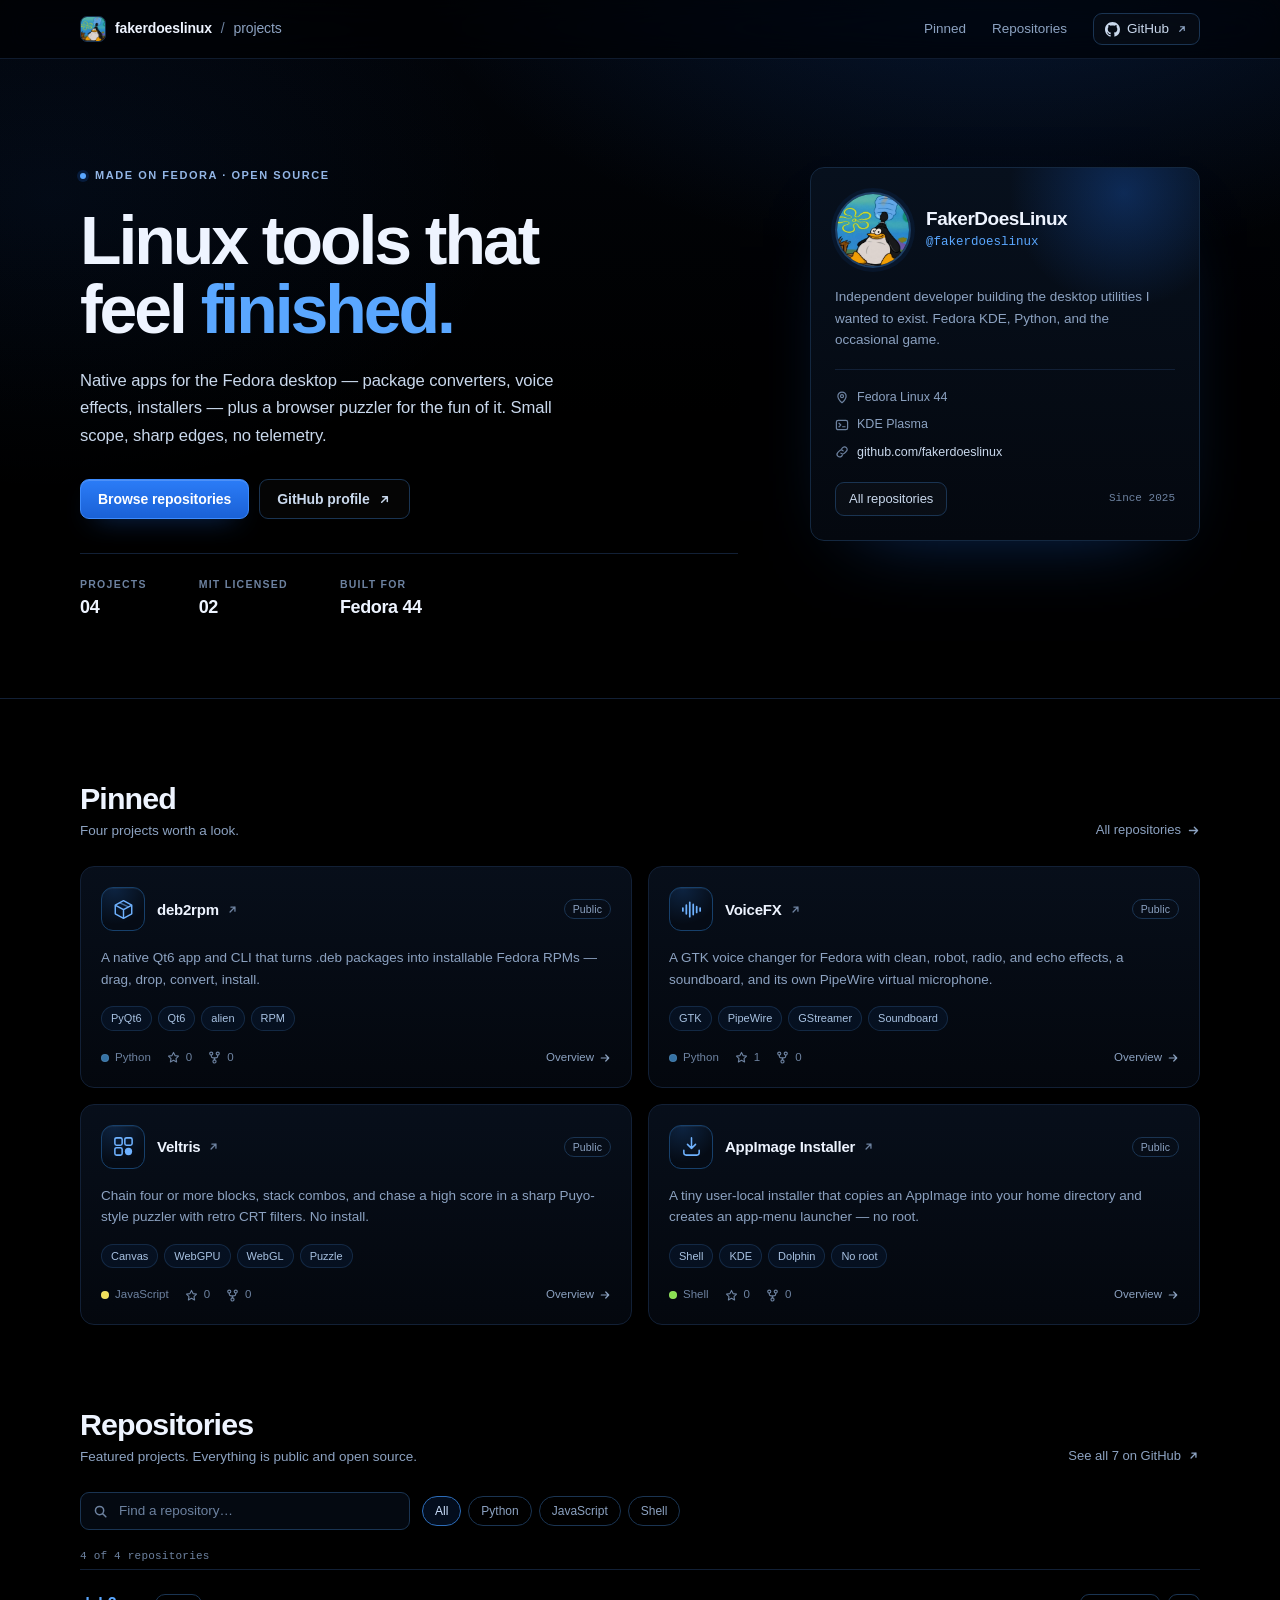
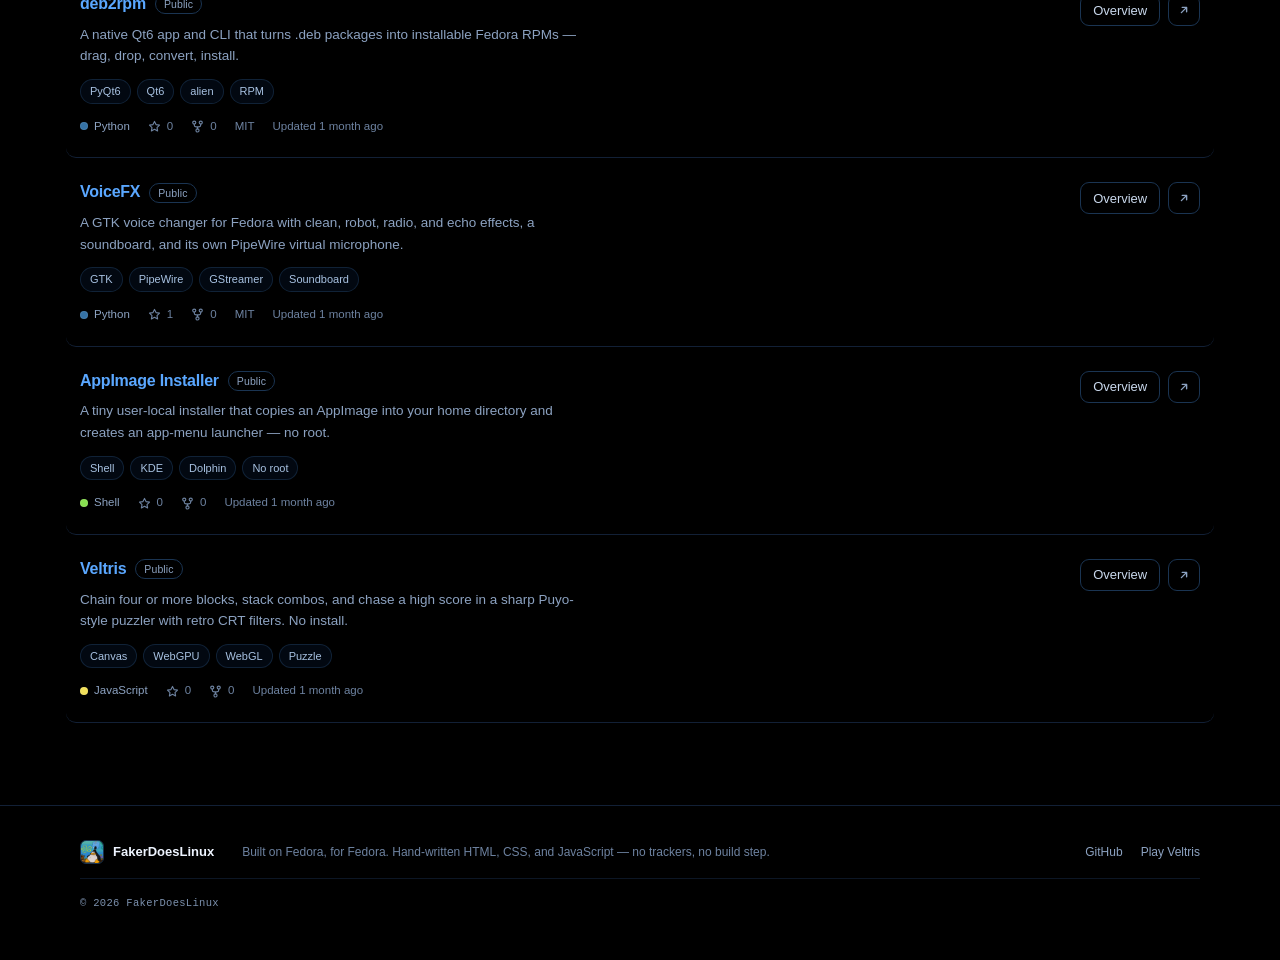
==== index.html @ af90d290 "Publish project site" ====
<!doctype html>
<html lang="en" class="no-js">
<head>
  <meta charset="utf-8">
  <meta name="viewport" content="width=device-width, initial-scale=1">
  <title>FakerDoesLinux — Linux tools, built natively</title>
  <meta name="description" content="Native apps for the Fedora desktop: a Debian-to-RPM converter, PipeWire voice effects, an AppImage installer, and a browser puzzler. Open source, no telemetry.">
  <meta name="theme-color" content="#000000">
  <meta name="color-scheme" content="dark">
  <meta property="og:type" content="website">
  <meta property="og:title" content="FakerDoesLinux — Linux tools, built natively">
  <meta property="og:description" content="Package converters, voice effects, installers, and a browser puzzler. Built on Fedora, for Fedora.">
  <meta property="og:image" content="assets/avatar.jpg">
  <link rel="icon" href="assets/favicon.svg" type="image/svg+xml">
  <link rel="stylesheet" href="assets/styles.css">
  <script>document.documentElement.classList.replace('no-js', 'js');</script>
</head>
<body>
  <a class="skip-link" href="#main">Skip to content</a>

  <!-- Icon sprite -->
  <svg xmlns="http://www.w3.org/2000/svg" class="sprite" aria-hidden="true" focusable="false">
    <symbol id="i-github" viewBox="0 0 16 16">
      <path fill="currentColor" d="M8 0C3.58 0 0 3.58 0 8c0 3.54 2.29 6.53 5.47 7.59.4.07.55-.17.55-.38 0-.19-.01-.82-.01-1.49-2.01.37-2.53-.49-2.69-.94-.09-.23-.48-.94-.82-1.13-.28-.15-.68-.52-.01-.53.63-.01 1.08.58 1.23.82.72 1.21 1.87.87 2.33.66.07-.52.28-.87.51-1.07-1.78-.2-3.64-.89-3.64-3.95 0-.87.31-1.59.82-2.15-.08-.2-.36-1.02.08-2.12 0 0 .67-.21 2.2.82.64-.18 1.32-.27 2-.27.68 0 1.36.09 2 .27 1.53-1.04 2.2-.82 2.2-.82.44 1.1.16 1.92.08 2.12.51.56.82 1.27.82 2.15 0 3.07-1.87 3.75-3.65 3.95.29.25.54.73.54 1.48 0 1.07-.01 1.93-.01 2.2 0 .21.15.46.55.38A8.012 8.012 0 0 0 16 8c0-4.42-3.58-8-8-8Z"/>
    </symbol>
    <symbol id="i-arrow-right" viewBox="0 0 16 16">
      <path d="M3 8h10M9 4l4 4-4 4" fill="none" stroke="currentColor" stroke-width="1.6" stroke-linecap="round" stroke-linejoin="round"/>
    </symbol>
    <symbol id="i-arrow-up-right" viewBox="0 0 16 16">
      <path d="M5 11 11 5M6 5h5v5" fill="none" stroke="currentColor" stroke-width="1.6" stroke-linecap="round" stroke-linejoin="round"/>
    </symbol>
    <symbol id="i-search" viewBox="0 0 16 16">
      <circle cx="7" cy="7" r="4.4" fill="none" stroke="currentColor" stroke-width="1.6"/>
      <path d="m10.4 10.4 3.3 3.3" fill="none" stroke="currentColor" stroke-width="1.6" stroke-linecap="round"/>
    </symbol>
    <symbol id="i-star" viewBox="0 0 16 16">
      <path d="m8 1.8 1.9 3.85 4.25.62-3.07 3 .72 4.23L8 11.5l-3.8 2 .72-4.23-3.07-3 4.25-.62L8 1.8Z" fill="none" stroke="currentColor" stroke-width="1.4" stroke-linejoin="round"/>
    </symbol>
    <symbol id="i-fork" viewBox="0 0 16 16">
      <circle cx="4" cy="3.2" r="1.9" fill="none" stroke="currentColor" stroke-width="1.4"/>
      <circle cx="12" cy="3.2" r="1.9" fill="none" stroke="currentColor" stroke-width="1.4"/>
      <circle cx="8" cy="12.8" r="1.9" fill="none" stroke="currentColor" stroke-width="1.4"/>
      <path d="M4 5.1v1.2c0 1.2 1 2.2 2.2 2.2h3.6c1.2 0 2.2-1 2.2-2.2V5.1M8 8.5v2.4" fill="none" stroke="currentColor" stroke-width="1.4" stroke-linecap="round"/>
    </symbol>
    <symbol id="i-copy" viewBox="0 0 16 16">
      <rect x="5.2" y="5.2" width="8.3" height="8.3" rx="1.8" fill="none" stroke="currentColor" stroke-width="1.4"/>
      <path d="M10.4 3.2v-.4c0-.66-.54-1.2-1.2-1.2H3.7c-.66 0-1.2.54-1.2 1.2v5.5c0 .66.54 1.2 1.2 1.2h.4" fill="none" stroke="currentColor" stroke-width="1.4" stroke-linecap="round"/>
    </symbol>
    <symbol id="i-check" viewBox="0 0 16 16">
      <path d="m3.2 8.4 3.1 3.1 6.5-6.9" fill="none" stroke="currentColor" stroke-width="1.8" stroke-linecap="round" stroke-linejoin="round"/>
    </symbol>
    <symbol id="i-close" viewBox="0 0 16 16">
      <path d="m4 4 8 8M12 4l-8 8" fill="none" stroke="currentColor" stroke-width="1.6" stroke-linecap="round"/>
    </symbol>
    <symbol id="i-clock" viewBox="0 0 16 16">
      <circle cx="8" cy="8" r="6.2" fill="none" stroke="currentColor" stroke-width="1.4"/>
      <path d="M8 4.6V8l2.3 1.4" fill="none" stroke="currentColor" stroke-width="1.4" stroke-linecap="round"/>
    </symbol>
    <symbol id="i-pin" viewBox="0 0 16 16">
      <path d="M8 14.5s4.7-4.2 4.7-7.5A4.7 4.7 0 0 0 8 2.3 4.7 4.7 0 0 0 3.3 7c0 3.3 4.7 7.5 4.7 7.5Z" fill="none" stroke="currentColor" stroke-width="1.4" stroke-linejoin="round"/>
      <circle cx="8" cy="7" r="1.7" fill="none" stroke="currentColor" stroke-width="1.4"/>
    </symbol>
    <symbol id="i-terminal" viewBox="0 0 16 16">
      <rect x="1.6" y="2.6" width="12.8" height="10.8" rx="2" fill="none" stroke="currentColor" stroke-width="1.4"/>
      <path d="m4.6 6 2 2-2 2M8.7 10h2.8" fill="none" stroke="currentColor" stroke-width="1.4" stroke-linecap="round" stroke-linejoin="round"/>
    </symbol>
    <symbol id="i-link" viewBox="0 0 16 16">
      <path d="M6.7 9.3a3 3 0 0 0 4.2 0l1.8-1.8a3 3 0 1 0-4.2-4.2l-.8.8M9.3 6.7a3 3 0 0 0-4.2 0L3.3 8.5a3 3 0 1 0 4.2 4.3l.8-.8" fill="none" stroke="currentColor" stroke-width="1.4" stroke-linecap="round"/>
    </symbol>

    <!-- Project marks -->
    <symbol id="icon-deb2rpm" viewBox="0 0 24 24">
      <path d="M12 2.8 20.6 7.5v9L12 21.2 3.4 16.5v-9L12 2.8Z" fill="none" stroke="currentColor" stroke-width="1.5" stroke-linejoin="round"/>
      <path d="m3.7 7.6 8.3 4.6 8.3-4.6M12 12.2v8.7" fill="none" stroke="currentColor" stroke-width="1.5" stroke-linejoin="round"/>
      <path d="M8.2 5.1 16.6 9" fill="none" stroke="currentColor" stroke-width="1.5" stroke-linecap="round" opacity=".55"/>
    </symbol>
    <symbol id="icon-voicefx" viewBox="0 0 24 24">
      <path d="M3 10.5v3M6.6 7.5v9M10.2 4.5v15M13.8 6.7v10.6M17.4 9v6M21 10.5v3" fill="none" stroke="currentColor" stroke-width="1.8" stroke-linecap="round"/>
    </symbol>
    <symbol id="icon-veltris" viewBox="0 0 24 24">
      <rect x="3" y="3" width="7.6" height="7.6" rx="1.8" fill="none" stroke="currentColor" stroke-width="1.6"/>
      <rect x="13.4" y="3" width="7.6" height="7.6" rx="1.8" fill="none" stroke="currentColor" stroke-width="1.6"/>
      <rect x="3" y="13.4" width="7.6" height="7.6" rx="1.8" fill="none" stroke="currentColor" stroke-width="1.6"/>
      <rect x="13.4" y="13.4" width="7.6" height="7.6" rx="3.8" fill="currentColor"/>
    </symbol>
    <symbol id="icon-appimage" viewBox="0 0 24 24">
      <path d="M12 3v11m0 0 4.2-4.2M12 14 7.8 9.8" fill="none" stroke="currentColor" stroke-width="1.6" stroke-linecap="round" stroke-linejoin="round"/>
      <path d="M4 16v2.6A2.4 2.4 0 0 0 6.4 21h11.2a2.4 2.4 0 0 0 2.4-2.4V16" fill="none" stroke="currentColor" stroke-width="1.6" stroke-linecap="round"/>
    </symbol>
  </svg>

  <header class="site-header">
    <div class="wrap header-inner">
      <a class="brand" href="#top">
        <img class="brand-avatar" src="assets/avatar.jpg" alt="" width="26" height="26">
        <span class="brand-name">fakerdoeslinux</span>
        <span class="brand-sep" aria-hidden="true">/</span>
        <span class="brand-sub">projects</span>
      </a>
      <nav class="nav" aria-label="Primary">
        <a href="#pinned">Pinned</a>
        <a href="#repositories">Repositories</a>
        <a class="nav-github" href="https://github.com/fakerdoeslinux" target="_blank" rel="noopener">
          <svg class="icon" aria-hidden="true"><use href="#i-github"/></svg>
          GitHub
          <svg class="icon icon-ext" aria-hidden="true"><use href="#i-arrow-up-right"/></svg>
        </a>
      </nav>
    </div>
  </header>

  <main id="main">
    <section class="hero" id="top">
      <div class="wrap hero-grid">
        <div class="hero-copy">
          <p class="eyebrow"><span class="pulse" aria-hidden="true"></span>Made on Fedora · open source</p>
          <h1>Linux tools that feel <span class="accent">finished.</span></h1>
          <p class="lede">Native apps for the Fedora desktop — package converters, voice effects, installers — plus a browser puzzler for the fun of it. Small scope, sharp edges, no telemetry.</p>
          <div class="hero-actions">
            <a class="btn btn-primary" href="#repositories">Browse repositories</a>
            <a class="btn btn-ghost" href="https://github.com/fakerdoeslinux" target="_blank" rel="noopener">
              GitHub profile
              <svg class="icon" aria-hidden="true"><use href="#i-arrow-up-right"/></svg>
            </a>
          </div>
          <dl class="hero-stats">
            <div><dt>Projects</dt><dd data-stat="projects">04</dd></div>
            <div><dt>MIT licensed</dt><dd data-stat="mit">02</dd></div>
            <div><dt>Built for</dt><dd>Fedora 44</dd></div>
          </dl>
        </div>

        <aside class="profile-card reveal" aria-label="Profile">
          <div class="profile-top">
            <img class="avatar" src="assets/avatar.jpg" alt="FakerDoesLinux" width="88" height="88">
            <div class="profile-id">
              <h2 class="profile-name">FakerDoesLinux</h2>
              <p class="profile-handle">@fakerdoeslinux</p>
            </div>
          </div>
          <p class="profile-bio">Independent developer building the desktop utilities I wanted to exist. Fedora KDE, Python, and the occasional game.</p>
          <ul class="profile-meta">
            <li><svg class="icon" aria-hidden="true"><use href="#i-pin"/></svg>Fedora Linux 44</li>
            <li><svg class="icon" aria-hidden="true"><use href="#i-terminal"/></svg>KDE Plasma</li>
            <li><a href="https://github.com/fakerdoeslinux" target="_blank" rel="noopener"><svg class="icon" aria-hidden="true"><use href="#i-link"/></svg>github.com/fakerdoeslinux</a></li>
          </ul>
          <div class="profile-foot">
            <a class="btn btn-small" href="https://github.com/fakerdoeslinux?tab=repositories" target="_blank" rel="noopener">All repositories</a>
            <span class="profile-since">Since 2025</span>
          </div>
        </aside>
      </div>
    </section>

    <section class="section" id="pinned">
      <div class="wrap">
        <header class="section-head">
          <div>
            <h2>Pinned</h2>
            <p>Four projects worth a look.</p>
          </div>
          <a class="link-arrow" href="#repositories">All repositories
            <svg class="icon" aria-hidden="true"><use href="#i-arrow-right"/></svg>
          </a>
        </header>
        <div class="pin-grid" id="pin-grid"></div>
        <noscript>
          <p class="noscript">The interactive project list needs JavaScript. You can still browse every project on <a href="https://github.com/fakerdoeslinux?tab=repositories">GitHub</a>.</p>
        </noscript>
      </div>
    </section>

    <section class="section section-repos" id="repositories">
      <div class="wrap">
        <header class="section-head">
          <div>
            <h2>Repositories</h2>
            <p>Featured projects. Everything is public and open source.</p>
          </div>
          <a class="link-arrow" href="https://github.com/fakerdoeslinux?tab=repositories" target="_blank" rel="noopener">See all 7 on GitHub
            <svg class="icon" aria-hidden="true"><use href="#i-arrow-up-right"/></svg>
          </a>
        </header>

        <div class="repo-toolbar">
          <label class="search">
            <svg class="icon" aria-hidden="true"><use href="#i-search"/></svg>
            <input id="repo-search" type="search" placeholder="Find a repository…" aria-label="Find a repository" autocomplete="off" spellcheck="false">
          </label>
          <div class="chips" id="lang-filters" role="group" aria-label="Filter by language"></div>
        </div>

        <p class="result-line" aria-live="polite"><span id="repo-count">4</span> of 4 repositories</p>
        <ul class="repo-list" id="repo-list"></ul>
        <div class="empty" id="empty-state" hidden>
          <p>No repositories match that search.</p>
          <button class="btn btn-quiet" type="button" id="clear-filters">Clear filters</button>
        </div>
      </div>
    </section>
  </main>

  <footer class="site-footer">
    <div class="wrap footer-inner">
      <div class="footer-brand">
        <img src="assets/avatar.jpg" alt="" width="24" height="24">
        <span>FakerDoesLinux</span>
      </div>
      <p class="footer-note">Built on Fedora, for Fedora. Hand-written HTML, CSS, and JavaScript — no trackers, no build step.</p>
      <nav class="footer-links" aria-label="Elsewhere">
        <a href="https://github.com/fakerdoeslinux" target="_blank" rel="noopener">GitHub</a>
        <a href="https://fakerhog15.github.io/veltris/" target="_blank" rel="noopener">Play Veltris</a>
      </nav>
      <p class="footer-copy">© <span id="year">2026</span> FakerDoesLinux</p>
    </div>
  </footer>

  <dialog class="repo-dialog" id="repo-dialog" aria-labelledby="dlg-title">
    <div class="dialog-inner" id="dialog-content"></div>
  </dialog>

  <script src="assets/data.js" defer></script>
  <script src="assets/app.js" defer></script>
</body>
</html>
---- assets/styles.css ----
/* ==========================================================================
   BlackOnBlue — FakerDoesLinux project site
   Black base, navy surfaces, one electric-blue accent.
   ========================================================================== */

:root {
  color-scheme: dark;

  --black: #000000;
  --bg: #02050b;
  --panel: #050a13;
  --panel-2: #070f1c;

  --line: #122036;
  --line-2: #1a3452;
  --line-3: #244d7b;

  --ink: #eef4ff;
  --ink-2: #c9d8ec;
  --muted: #8ca2c1;
  --faint: #6d82a0;

  --blue: #1f6feb;
  --blue-hi: #5aa7ff;
  --blue-pale: #cfe3ff;
  --blue-soft: rgba(31, 111, 235, 0.12);
  --blue-line: rgba(90, 167, 255, 0.24);

  --radius: 14px;
  --radius-sm: 9px;
  --ease: cubic-bezier(0.22, 0.68, 0.24, 1);

  --font: ui-sans-serif, -apple-system, BlinkMacSystemFont, "SF Pro Text",
    "Segoe UI Variable Text", "Segoe UI", Roboto, "Helvetica Neue", Arial,
    "Noto Sans", sans-serif;
  --mono: ui-monospace, "SF Mono", "JetBrains Mono", "Cascadia Code", Menlo,
    Consolas, "Liberation Mono", monospace;
}

*,
*::before,
*::after {
  box-sizing: border-box;
}

* {
  margin: 0;
}

html {
  scroll-behavior: smooth;
  scrollbar-color: var(--line-2) transparent;
}

section[id] {
  scroll-margin-top: 76px;
}

body {
  min-height: 100svh;
  background: var(--black);
  color: var(--ink);
  font-family: var(--font);
  font-size: 16px;
  line-height: 1.55;
  -webkit-font-smoothing: antialiased;
  text-rendering: optimizeLegibility;
  overflow-x: hidden;
}

body::before {
  content: "";
  position: fixed;
  inset: 0;
  z-index: -1;
  background:
    radial-gradient(920px 540px at 78% -10%, rgba(31, 111, 235, 0.2), transparent 66%),
    radial-gradient(660px 420px at 4% 22%, rgba(31, 111, 235, 0.07), transparent 70%),
    linear-gradient(180deg, #02050b 0%, #000 46%, #000 100%);
}

body.dialog-open {
  overflow: hidden;
}

::selection {
  background: var(--blue);
  color: #fff;
}

img {
  display: block;
  max-width: 100%;
  height: auto;
}

a {
  color: inherit;
  text-decoration: none;
}

button,
input {
  font: inherit;
  color: inherit;
}

button {
  cursor: pointer;
}

ul,
ol,
dl {
  list-style: none;
  padding: 0;
}

:focus-visible {
  outline: 2px solid var(--blue-hi);
  outline-offset: 3px;
  border-radius: 4px;
}

[hidden] {
  display: none !important;
}

.sprite {
  position: absolute;
  width: 0;
  height: 0;
  overflow: hidden;
}

.wrap {
  width: min(1120px, calc(100% - 48px));
  margin-inline: auto;
}

.icon {
  display: block;
  width: 16px;
  height: 16px;
  flex: none;
}

.skip-link {
  position: fixed;
  top: 10px;
  left: 10px;
  z-index: 100;
  padding: 8px 14px;
  border-radius: var(--radius-sm);
  background: var(--blue);
  color: #fff;
  font-size: 13px;
  font-weight: 600;
  transform: translateY(-160%);
  transition: transform 0.2s var(--ease);
}

.skip-link:focus-visible {
  transform: none;
}

/* ---------- Header ------------------------------------------------------ */

.site-header {
  position: sticky;
  top: 0;
  z-index: 40;
  border-bottom: 1px solid rgba(18, 32, 54, 0.85);
  background: rgba(0, 0, 0, 0.66);
  -webkit-backdrop-filter: blur(16px) saturate(150%);
  backdrop-filter: blur(16px) saturate(150%);
}

.header-inner {
  display: flex;
  align-items: center;
  justify-content: space-between;
  gap: 24px;
  height: 58px;
}

.brand {
  display: inline-flex;
  align-items: center;
  gap: 9px;
  min-width: 0;
  font-size: 14px;
  letter-spacing: -0.01em;
  color: var(--ink);
}

.brand-avatar {
  width: 26px;
  height: 26px;
  border-radius: 7px;
  border: 1px solid var(--line-2);
  object-fit: cover;
  flex: none;
}

.brand-name {
  font-weight: 600;
}

.brand-sep {
  color: var(--faint);
}

.brand-sub {
  color: var(--muted);
}

.nav {
  display: flex;
  align-items: center;
  gap: 26px;
  font-size: 13.5px;
}

.nav > a {
  color: var(--muted);
  transition: color 0.18s var(--ease);
}

.nav > a:hover {
  color: var(--ink);
}

.nav-github {
  display: inline-flex;
  align-items: center;
  gap: 7px;
  height: 32px;
  padding: 0 11px;
  border: 1px solid var(--line-2);
  border-radius: var(--radius-sm);
  background: rgba(255, 255, 255, 0.02);
  color: var(--ink-2) !important;
  font-weight: 500;
  transition: border-color 0.18s var(--ease), background 0.18s var(--ease),
    color 0.18s var(--ease);
}

.nav-github:hover {
  border-color: var(--blue-line);
  background: var(--blue-soft);
  color: #fff !important;
}

.nav-github .icon {
  width: 15px;
  height: 15px;
}

.nav-github .icon-ext {
  width: 12px;
  height: 12px;
  color: var(--muted);
}

/* ---------- Hero -------------------------------------------------------- */

.hero {
  padding: clamp(58px, 9vw, 108px) 0 clamp(44px, 6vw, 76px);
  border-bottom: 1px solid var(--line);
}

.hero-grid {
  display: grid;
  grid-template-columns: minmax(0, 1.35fr) minmax(300px, 0.8fr);
  align-items: start;
  gap: clamp(36px, 6vw, 72px);
}

.eyebrow {
  display: flex;
  align-items: center;
  gap: 9px;
  margin-bottom: 22px;
  color: #93b6e6;
  font-size: 11px;
  font-weight: 600;
  letter-spacing: 0.14em;
  text-transform: uppercase;
}

.pulse {
  width: 6px;
  height: 6px;
  border-radius: 50%;
  background: var(--blue-hi);
  box-shadow: 0 0 0 3px rgba(31, 111, 235, 0.18);
}

h1 {
  max-width: 15ch;
  font-size: clamp(2.55rem, 5.6vw, 4.25rem);
  font-weight: 600;
  line-height: 1.02;
  letter-spacing: -0.045em;
  text-wrap: balance;
}

h1 .accent {
  color: var(--blue-hi);
}

.lede {
  max-width: 55ch;
  margin-top: 22px;
  color: var(--ink-2);
  font-size: clamp(1rem, 1.3vw, 1.075rem);
  line-height: 1.65;
  letter-spacing: -0.005em;
}

.hero-actions {
  display: flex;
  flex-wrap: wrap;
  gap: 10px;
  margin-top: 30px;
}

.hero-stats {
  display: flex;
  flex-wrap: wrap;
  gap: clamp(26px, 5vw, 52px);
  margin-top: 34px;
  padding-top: 22px;
  border-top: 1px solid var(--line);
}

.hero-stats dt {
  margin-bottom: 2px;
  color: var(--faint);
  font-size: 10.5px;
  font-weight: 600;
  letter-spacing: 0.12em;
  text-transform: uppercase;
}

.hero-stats dd {
  color: var(--ink);
  font-size: 18px;
  font-weight: 600;
  letter-spacing: -0.02em;
}

/* ---------- Buttons ----------------------------------------------------- */

.btn {
  display: inline-flex;
  align-items: center;
  justify-content: center;
  gap: 7px;
  height: 40px;
  padding: 0 17px;
  border: 1px solid transparent;
  border-radius: var(--radius-sm);
  font-size: 14px;
  font-weight: 600;
  letter-spacing: -0.005em;
  line-height: 1;
  white-space: nowrap;
  cursor: pointer;
  transition: transform 0.16s var(--ease), background 0.18s var(--ease),
    border-color 0.18s var(--ease), color 0.18s var(--ease),
    box-shadow 0.18s var(--ease);
}

.btn:active {
  transform: translateY(1px);
}

.btn .icon {
  width: 15px;
  height: 15px;
}

.btn-primary {
  border-color: #3d8bfd;
  background: linear-gradient(180deg, #2b7cf7, #1a61d6);
  color: #fff;
  box-shadow: inset 0 1px 0 rgba(255, 255, 255, 0.16),
    0 10px 28px -16px rgba(31, 111, 235, 0.95);
}

.btn-primary:hover {
  background: linear-gradient(180deg, #3888ff, #1f6feb);
  box-shadow: inset 0 1px 0 rgba(255, 255, 255, 0.2),
    0 14px 34px -16px rgba(31, 111, 235, 1);
}

.btn-ghost {
  border-color: var(--line-2);
  background: rgba(255, 255, 255, 0.02);
  color: var(--ink-2);
}

.btn-ghost:hover {
  border-color: var(--blue-line);
  background: var(--blue-soft);
  color: #fff;
}

.btn-quiet {
  height: 32px;
  padding: 0 12px;
  border-color: var(--line-2);
  background: transparent;
  color: var(--ink-2);
  font-size: 13px;
  font-weight: 500;
}

.btn-quiet:hover {
  border-color: var(--blue-line);
  background: var(--blue-soft);
  color: #fff;
}

.btn-small {
  height: 34px;
  padding: 0 13px;
  border-color: var(--line-2);
  background: rgba(255, 255, 255, 0.02);
  color: var(--ink-2);
  font-size: 13px;
  font-weight: 500;
}

.btn-small:hover {
  border-color: var(--blue-line);
  background: var(--blue-soft);
  color: #fff;
}

/* ---------- Profile card ------------------------------------------------ */

.profile-card {
  position: relative;
  padding: 24px;
  border: 1px solid #142840;
  border-radius: var(--radius);
  background: linear-gradient(180deg, #07101d 0%, #04080f 100%);
  box-shadow: 0 30px 80px -50px rgba(31, 111, 235, 0.55);
  overflow: hidden;
}

.profile-card::before {
  content: "";
  position: absolute;
  top: -90px;
  right: -40px;
  width: 230px;
  height: 230px;
  border-radius: 50%;
  background: radial-gradient(closest-side, rgba(31, 111, 235, 0.28), transparent);
  pointer-events: none;
}

.profile-top {
  position: relative;
  display: flex;
  align-items: center;
  gap: 15px;
}

.avatar {
  width: 76px;
  height: 76px;
  border-radius: 50%;
  border: 2px solid #1d3f66;
  object-fit: cover;
  box-shadow: 0 0 0 4px rgba(31, 111, 235, 0.08);
}

.profile-name {
  font-size: 19px;
  font-weight: 600;
  letter-spacing: -0.025em;
  line-height: 1.2;
}

.profile-handle {
  margin-top: 2px;
  color: var(--blue-hi);
  font-family: var(--mono);
  font-size: 12.5px;
}

.profile-bio {
  position: relative;
  margin-top: 18px;
  color: var(--muted);
  font-size: 13.5px;
  line-height: 1.6;
}

.profile-meta {
  position: relative;
  display: grid;
  gap: 8px;
  margin-top: 18px;
  padding-top: 18px;
  border-top: 1px solid var(--line);
  color: var(--muted);
  font-size: 12.5px;
}

.profile-meta li,
.profile-meta a {
  display: flex;
  align-items: center;
  gap: 8px;
}

.profile-meta .icon {
  width: 14px;
  height: 14px;
  color: var(--faint);
}

.profile-meta a {
  color: var(--ink-2);
  transition: color 0.18s var(--ease);
}

.profile-meta a:hover {
  color: var(--blue-hi);
}

.profile-foot {
  position: relative;
  display: flex;
  align-items: center;
  justify-content: space-between;
  gap: 12px;
  margin-top: 20px;
}

.profile-since {
  color: var(--faint);
  font-family: var(--mono);
  font-size: 11px;
}

/* ---------- Sections ---------------------------------------------------- */

.section {
  padding: clamp(44px, 6.5vw, 82px) 0;
}

.section-repos {
  padding-top: 0;
}

.section-head {
  display: flex;
  align-items: flex-end;
  justify-content: space-between;
  gap: 20px;
  margin-bottom: 24px;
}

.section-head h2 {
  font-size: clamp(1.5rem, 2.6vw, 1.9rem);
  font-weight: 600;
  letter-spacing: -0.03em;
  line-height: 1.15;
}

.section-head p {
  margin-top: 5px;
  color: var(--muted);
  font-size: 13.5px;
}

.link-arrow {
  display: inline-flex;
  align-items: center;
  gap: 6px;
  padding-bottom: 2px;
  color: var(--muted);
  font-size: 13px;
  white-space: nowrap;
  transition: color 0.18s var(--ease), gap 0.18s var(--ease);
}

.link-arrow .icon {
  width: 13px;
  height: 13px;
}

.link-arrow:hover {
  gap: 9px;
  color: var(--blue-hi);
}

.noscript {
  padding: 18px;
  border: 1px solid var(--line-2);
  border-radius: var(--radius-sm);
  color: var(--muted);
  font-size: 13.5px;
}

.noscript a {
  color: var(--blue-hi);
}

/* ---------- Pinned cards ------------------------------------------------ */

.repo-mark {
  display: grid;
  place-items: center;
  flex: none;
  width: 44px;
  height: 44px;
  border: 1px solid #17406b;
  border-radius: 12px;
  background: radial-gradient(120% 120% at 30% 0%, #0d2442 0%, #050b15 72%);
  color: #6fb2ff;
  box-shadow: inset 0 1px 0 rgba(255, 255, 255, 0.05);
}

.repo-mark svg {
  width: 23px;
  height: 23px;
}

.repo-mark.lg {
  width: 52px;
  height: 52px;
  border-radius: 14px;
}

.repo-mark.lg svg {
  width: 27px;
  height: 27px;
}

.pin-grid {
  display: grid;
  grid-template-columns: repeat(2, minmax(0, 1fr));
  gap: 16px;
}

.pin-card {
  display: flex;
  flex-direction: column;
  min-height: 206px;
  padding: 20px;
  border: 1px solid var(--line);
  border-radius: var(--radius);
  background: linear-gradient(180deg, rgba(8, 16, 29, 0.9), rgba(4, 8, 15, 0.92));
  cursor: pointer;
  transition: transform 0.22s var(--ease), border-color 0.22s var(--ease),
    box-shadow 0.22s var(--ease), background 0.22s var(--ease);
}

.pin-card:hover {
  transform: translateY(-2px);
  border-color: #1f4671;
  background: linear-gradient(180deg, rgba(10, 22, 40, 0.95), rgba(4, 9, 17, 0.95));
  box-shadow: 0 22px 50px -34px rgba(31, 111, 235, 0.85);
}

.pin-head {
  display: flex;
  align-items: center;
  gap: 12px;
}

.pin-head .badge {
  margin-left: auto;
}

.pin-title {
  display: flex;
  align-items: center;
  gap: 7px;
  min-width: 0;
  font-size: 15px;
  font-weight: 600;
  letter-spacing: -0.015em;
}

.pin-title .icon {
  width: 13px;
  height: 13px;
  color: var(--faint);
  transition: color 0.18s var(--ease), transform 0.18s var(--ease);
}

.pin-title:hover {
  color: var(--blue-hi);
}

.pin-title:hover .icon {
  color: var(--blue-hi);
  transform: translate(1px, -1px);
}

.badge {
  display: inline-flex;
  align-items: center;
  height: 20px;
  padding: 0 8px;
  border: 1px solid var(--line-2);
  border-radius: 999px;
  color: var(--muted);
  font-size: 10.5px;
  font-weight: 500;
  letter-spacing: 0.01em;
  white-space: nowrap;
}

.pin-desc {
  margin-top: 16px;
  color: var(--muted);
  font-size: 13.5px;
  line-height: 1.6;
}

.tags {
  display: flex;
  flex-wrap: wrap;
  gap: 6px;
  margin-top: 16px;
}

.tags li {
  padding: 3px 9px;
  border: 1px solid rgba(90, 167, 255, 0.16);
  border-radius: 999px;
  background: rgba(31, 111, 235, 0.07);
  color: #a8c2e2;
  font-size: 11px;
  line-height: 1.5;
}

.pin-foot {
  display: flex;
  align-items: center;
  gap: 16px;
  margin-top: auto;
  padding-top: 18px;
  color: var(--faint);
  font-size: 11.5px;
}

.lang,
.stat {
  display: inline-flex;
  align-items: center;
  gap: 6px;
  white-space: nowrap;
}

.lang i {
  width: 8px;
  height: 8px;
  border-radius: 50%;
  background: var(--dot, var(--muted));
  box-shadow: 0 0 0 1px rgba(255, 255, 255, 0.08) inset;
}

.stat .icon {
  width: 13px;
  height: 13px;
}

.pin-open {
  display: inline-flex;
  align-items: center;
  gap: 5px;
  margin-left: auto;
  padding: 0;
  border: 0;
  background: none;
  color: var(--muted);
  font-size: 11.5px;
  font-weight: 500;
  transition: color 0.18s var(--ease);
}

.pin-open .icon {
  width: 12px;
  height: 12px;
}

.pin-open:hover {
  color: var(--blue-hi);
}

/* ---------- Repository toolbar ----------------------------------------- */

.repo-toolbar {
  display: flex;
  align-items: center;
  gap: 12px;
  margin-bottom: 18px;
}

.search {
  display: flex;
  align-items: center;
  gap: 9px;
  width: min(330px, 100%);
  height: 38px;
  padding: 0 12px;
  border: 1px solid var(--line-2);
  border-radius: var(--radius-sm);
  background: #040911;
  transition: border-color 0.18s var(--ease), box-shadow 0.18s var(--ease);
}

.search:focus-within {
  border-color: #2c6cb8;
  box-shadow: 0 0 0 3px rgba(31, 111, 235, 0.16);
}

.search .icon {
  width: 15px;
  height: 15px;
  color: var(--faint);
}

.search input {
  width: 100%;
  min-width: 0;
  border: 0;
  outline: 0;
  background: transparent;
  color: var(--ink);
  font-size: 13.5px;
}

.search input::placeholder {
  color: var(--faint);
}

.search input::-webkit-search-cancel-button {
  -webkit-appearance: none;
  appearance: none;
}

.chips {
  display: flex;
  flex-wrap: wrap;
  gap: 7px;
}

.chip {
  height: 30px;
  padding: 0 12px;
  border: 1px solid var(--line-2);
  border-radius: 999px;
  background: transparent;
  color: var(--muted);
  font-size: 12px;
  font-weight: 500;
  transition: border-color 0.18s var(--ease), background 0.18s var(--ease),
    color 0.18s var(--ease);
}

.chip:hover {
  border-color: var(--blue-line);
  color: var(--ink);
}

.chip[aria-pressed="true"] {
  border-color: #2c6cb8;
  background: var(--blue-soft);
  color: var(--blue-pale);
}

.result-line {
  margin-bottom: 4px;
  color: var(--faint);
  font-family: var(--mono);
  font-size: 11px;
  letter-spacing: 0.02em;
}

/* ---------- Repository rows -------------------------------------------- */

.repo-list {
  border-top: 1px solid var(--line);
}

.repo-row {
  display: flex;
  align-items: flex-start;
  justify-content: space-between;
  gap: 28px;
  padding: 22px 14px;
  margin-inline: -14px;
  border-bottom: 1px solid var(--line);
  border-radius: 10px;
  transition: background 0.18s var(--ease);
}

.repo-row:hover {
  background: rgba(31, 111, 235, 0.045);
}

.repo-main {
  min-width: 0;
}

.repo-title-row {
  display: flex;
  align-items: center;
  flex-wrap: wrap;
  gap: 9px;
}

.repo-name {
  color: var(--blue-hi);
  font-size: 16px;
  font-weight: 600;
  letter-spacing: -0.015em;
  transition: color 0.18s var(--ease);
}

.repo-name:hover {
  color: #9ccbff;
  text-decoration: underline;
  text-underline-offset: 3px;
}

.repo-desc {
  max-width: 68ch;
  margin-top: 7px;
  color: var(--muted);
  font-size: 13.5px;
  line-height: 1.6;
}

.repo-row .tags {
  margin-top: 12px;
}

.repo-meta {
  display: flex;
  flex-wrap: wrap;
  align-items: center;
  gap: 18px;
  margin-top: 14px;
  color: var(--faint);
  font-size: 11.5px;
}

.repo-meta .lang {
  color: var(--muted);
}

.repo-actions {
  display: flex;
  align-items: center;
  gap: 8px;
  padding-top: 2px;
  flex: none;
}

.icon-btn {
  display: inline-flex;
  align-items: center;
  justify-content: center;
  width: 32px;
  height: 32px;
  border: 1px solid var(--line-2);
  border-radius: var(--radius-sm);
  background: transparent;
  color: var(--muted);
  transition: border-color 0.18s var(--ease), background 0.18s var(--ease),
    color 0.18s var(--ease);
}

.icon-btn .icon {
  width: 14px;
  height: 14px;
}

.icon-btn:hover {
  border-color: var(--blue-line);
  background: var(--blue-soft);
  color: #fff;
}

.empty {
  padding: 44px 20px;
  border: 1px dashed var(--line-2);
  border-radius: var(--radius);
  text-align: center;
}

.empty p {
  color: var(--muted);
  font-size: 14px;
}

.empty .btn {
  margin-top: 14px;
}

/* ---------- Footer ------------------------------------------------------ */

.site-footer {
  padding: 34px 0 48px;
  border-top: 1px solid var(--line);
}

.footer-inner {
  display: flex;
  align-items: center;
  flex-wrap: wrap;
  gap: 14px 28px;
}

.footer-brand {
  display: inline-flex;
  align-items: center;
  gap: 9px;
  font-size: 13px;
  font-weight: 600;
}

.footer-brand img {
  width: 24px;
  height: 24px;
  border-radius: 6px;
  border: 1px solid var(--line-2);
  object-fit: cover;
}

.footer-note {
  flex: 1 1 300px;
  color: var(--faint);
  font-size: 12px;
  line-height: 1.6;
}

.footer-links {
  display: flex;
  gap: 18px;
  color: var(--muted);
  font-size: 12px;
}

.footer-links a {
  transition: color 0.18s var(--ease);
}

.footer-links a:hover {
  color: var(--blue-hi);
}

.footer-copy {
  width: 100%;
  padding-top: 16px;
  border-top: 1px solid rgba(18, 32, 54, 0.7);
  color: #7b90ad;
  font-family: var(--mono);
  font-size: 10.5px;
  letter-spacing: 0.03em;
}

/* ---------- Repository dialog ------------------------------------------- */

.repo-dialog {
  width: min(760px, calc(100vw - 32px));
  max-height: min(86svh, 920px);
  margin: auto;
  padding: 0;
  border: 1px solid #1b3a63;
  border-radius: 18px;
  background: #04080f;
  color: var(--ink);
  box-shadow: 0 50px 140px -30px #000;
  overflow: auto;
  overscroll-behavior: contain;
  scrollbar-width: thin;
  scrollbar-color: var(--line-2) transparent;
}

.repo-dialog::backdrop {
  background: rgba(0, 0, 0, 0.72);
  -webkit-backdrop-filter: blur(6px);
  backdrop-filter: blur(6px);
}

.repo-dialog[open] {
  animation: dialog-in 0.26s var(--ease);
}

@keyframes dialog-in {
  from {
    opacity: 0;
    transform: translateY(10px) scale(0.985);
  }
}

.dialog-inner {
  position: relative;
  padding: 28px 30px 34px;
}

.dlg-top {
  display: flex;
  align-items: flex-start;
  gap: 15px;
  padding-right: 30px;
}

.dlg-heading {
  min-width: 0;
  padding-top: 2px;
}

.dlg-path {
  margin-bottom: 3px;
  color: var(--faint);
  font-family: var(--mono);
  font-size: 11.5px;
  overflow-wrap: anywhere;
}

.dlg-heading h2 {
  font-size: clamp(1.45rem, 3vw, 1.8rem);
  font-weight: 600;
  letter-spacing: -0.03em;
  line-height: 1.15;
  overflow-wrap: anywhere;
}

.dlg-close {
  position: absolute;
  top: 20px;
  right: 20px;
  width: 30px;
  height: 30px;
  border-color: transparent;
  background: transparent;
}

.dlg-close:hover {
  border-color: var(--line-2);
  background: rgba(255, 255, 255, 0.04);
}

.dlg-tagline {
  margin-top: 18px;
  color: var(--ink);
  font-size: 16px;
  font-weight: 500;
  letter-spacing: -0.012em;
  line-height: 1.5;
  text-wrap: balance;
}

.dlg-badges {
  display: flex;
  flex-wrap: wrap;
  align-items: center;
  gap: 8px 16px;
  margin-top: 14px;
  padding-bottom: 20px;
  border-bottom: 1px solid var(--line);
  color: var(--faint);
  font-size: 11.5px;
}

.dlg-badges li {
  display: inline-flex;
  align-items: center;
  gap: 6px;
}

.dlg-about {
  margin-top: 20px;
  color: var(--muted);
  font-size: 13.5px;
  line-height: 1.7;
}

.dlg-actions {
  display: flex;
  flex-wrap: wrap;
  gap: 9px;
  margin-top: 22px;
}

.dlg-actions .btn-quiet {
  height: 40px;
  padding: 0 14px;
  font-size: 13px;
}

.dialog-inner h3 {
  margin-top: 28px;
  margin-bottom: 12px;
  color: var(--ink);
  font-size: 12px;
  font-weight: 600;
  letter-spacing: 0.1em;
  text-transform: uppercase;
}

.checks {
  display: grid;
  gap: 8px;
}

.checks li {
  position: relative;
  padding-left: 19px;
  color: var(--ink-2);
  font-size: 13.5px;
  line-height: 1.55;
}

.checks li::before {
  content: "";
  position: absolute;
  top: 0.52em;
  left: 2px;
  width: 6px;
  height: 6px;
  border-radius: 50%;
  background: var(--blue-hi);
  box-shadow: 0 0 0 3px rgba(31, 111, 235, 0.14);
}

.code-block {
  position: relative;
  border: 1px solid var(--line-2);
  border-radius: var(--radius-sm);
  background: #03070d;
  overflow: hidden;
}

.code-block pre {
  margin: 0;
  padding: 14px 96px 14px 15px;
  overflow-x: auto;
  color: var(--blue-pale);
  font-family: var(--mono);
  font-size: 12px;
  line-height: 1.7;
  white-space: pre;
  scrollbar-width: thin;
  scrollbar-color: var(--line-2) transparent;
}

.code-copy {
  position: absolute;
  top: 8px;
  right: 8px;
  display: inline-flex;
  align-items: center;
  gap: 5px;
  height: 26px;
  padding: 0 9px;
  border: 1px solid var(--line-2);
  border-radius: 7px;
  background: #07101c;
  color: var(--muted);
  font-size: 10.5px;
  font-weight: 500;
  transition: border-color 0.18s var(--ease), color 0.18s var(--ease);
}

.code-copy .icon {
  width: 12px;
  height: 12px;
}

.code-copy:hover {
  border-color: var(--blue-line);
  color: #fff;
}

.code-copy.is-done {
  border-color: rgba(90, 167, 255, 0.5);
  color: var(--blue-hi);
}

.note {
  margin-top: 12px;
  padding-left: 12px;
  border-left: 2px solid var(--line-3);
  color: var(--faint);
  font-size: 12px;
  line-height: 1.65;
}

.facts {
  display: grid;
  grid-template-columns: repeat(3, minmax(0, 1fr));
  gap: 14px;
  padding: 16px;
  border: 1px solid var(--line);
  border-radius: var(--radius-sm);
  background: rgba(8, 16, 29, 0.5);
}

.facts dt {
  margin-bottom: 3px;
  color: var(--faint);
  font-size: 10px;
  font-weight: 600;
  letter-spacing: 0.1em;
  text-transform: uppercase;
}

.facts dd {
  color: var(--ink-2);
  font-size: 12.5px;
  overflow-wrap: anywhere;
}

.facts dd code {
  font-family: var(--mono);
  font-size: 11.5px;
  color: var(--blue-pale);
}

.facts dd a:hover {
  color: var(--blue-hi);
}

.dlg-topic-label {
  margin-top: 16px;
  color: var(--faint);
  font-size: 10px;
  font-weight: 600;
  letter-spacing: 0.1em;
  text-transform: uppercase;
}

.dialog-inner .tags {
  margin-top: 8px;
}

/* ---------- 404 --------------------------------------------------------- */

.notfound {
  display: grid;
  place-items: center;
  min-height: 100svh;
  padding: 40px 24px;
  text-align: center;
}

.notfound-inner {
  max-width: 460px;
}

.notfound-code {
  color: var(--blue);
  font-family: var(--mono);
  font-size: 13px;
  letter-spacing: 0.16em;
}

.notfound h1 {
  max-width: none;
  margin-top: 12px;
  font-size: clamp(2rem, 6vw, 3rem);
}

.notfound p {
  margin-top: 14px;
  color: var(--muted);
  font-size: 14px;
}

.notfound .btn {
  margin-top: 24px;
}

/* ---------- Motion ------------------------------------------------------ */

.js .reveal {
  opacity: 0;
  transform: translateY(10px);
  transition: opacity 0.65s var(--ease), transform 0.65s var(--ease);
  transition-delay: var(--delay, 0ms);
}

.js .reveal.in {
  opacity: 1;
  transform: none;
}

@media (prefers-reduced-motion: reduce) {
  html {
    scroll-behavior: auto;
  }

  *,
  *::before,
  *::after {
    animation-duration: 0.001ms !important;
    animation-iteration-count: 1 !important;
    transition-duration: 0.001ms !important;
  }

  .js .reveal {
    opacity: 1;
    transform: none;
  }
}

/* ---------- Responsive -------------------------------------------------- */

@media (max-width: 960px) {
  .hero-grid {
    grid-template-columns: minmax(0, 1fr);
    gap: 34px;
  }

  h1 {
    max-width: 18ch;
  }

  .profile-card {
    max-width: 520px;
  }

  .facts {
    grid-template-columns: repeat(2, minmax(0, 1fr));
  }
}

@media (max-width: 760px) {
  .wrap {
    width: calc(100% - 40px);
  }

  .pin-grid {
    grid-template-columns: minmax(0, 1fr);
  }

  .pin-card {
    min-height: 0;
  }

  .section-head {
    align-items: flex-start;
    flex-direction: column;
    gap: 10px;
  }

  .repo-toolbar {
    flex-direction: column;
    align-items: stretch;
  }

  .search {
    width: 100%;
  }

  .repo-row {
    flex-direction: column;
    gap: 14px;
  }

  .repo-actions {
    align-self: flex-start;
  }

  .dialog-inner {
    padding: 24px 20px 28px;
  }

  .dlg-close {
    top: 16px;
    right: 14px;
  }

  .dlg-top {
    padding-right: 22px;
  }
}

@media (max-width: 560px) {
  .nav > a:not(.nav-github) {
    display: none;
  }

  .brand-sub,
  .brand-sep {
    display: none;
  }

  .hero {
    padding-top: 44px;
  }

  .hero-stats {
    gap: 24px;
  }

  .hero-actions .btn {
    flex: 1 1 auto;
  }

  .facts {
    grid-template-columns: repeat(2, minmax(0, 1fr));
  }

  .footer-inner {
    flex-direction: column;
    align-items: flex-start;
    gap: 12px;
  }

  .footer-copy {
    width: 100%;
  }
}
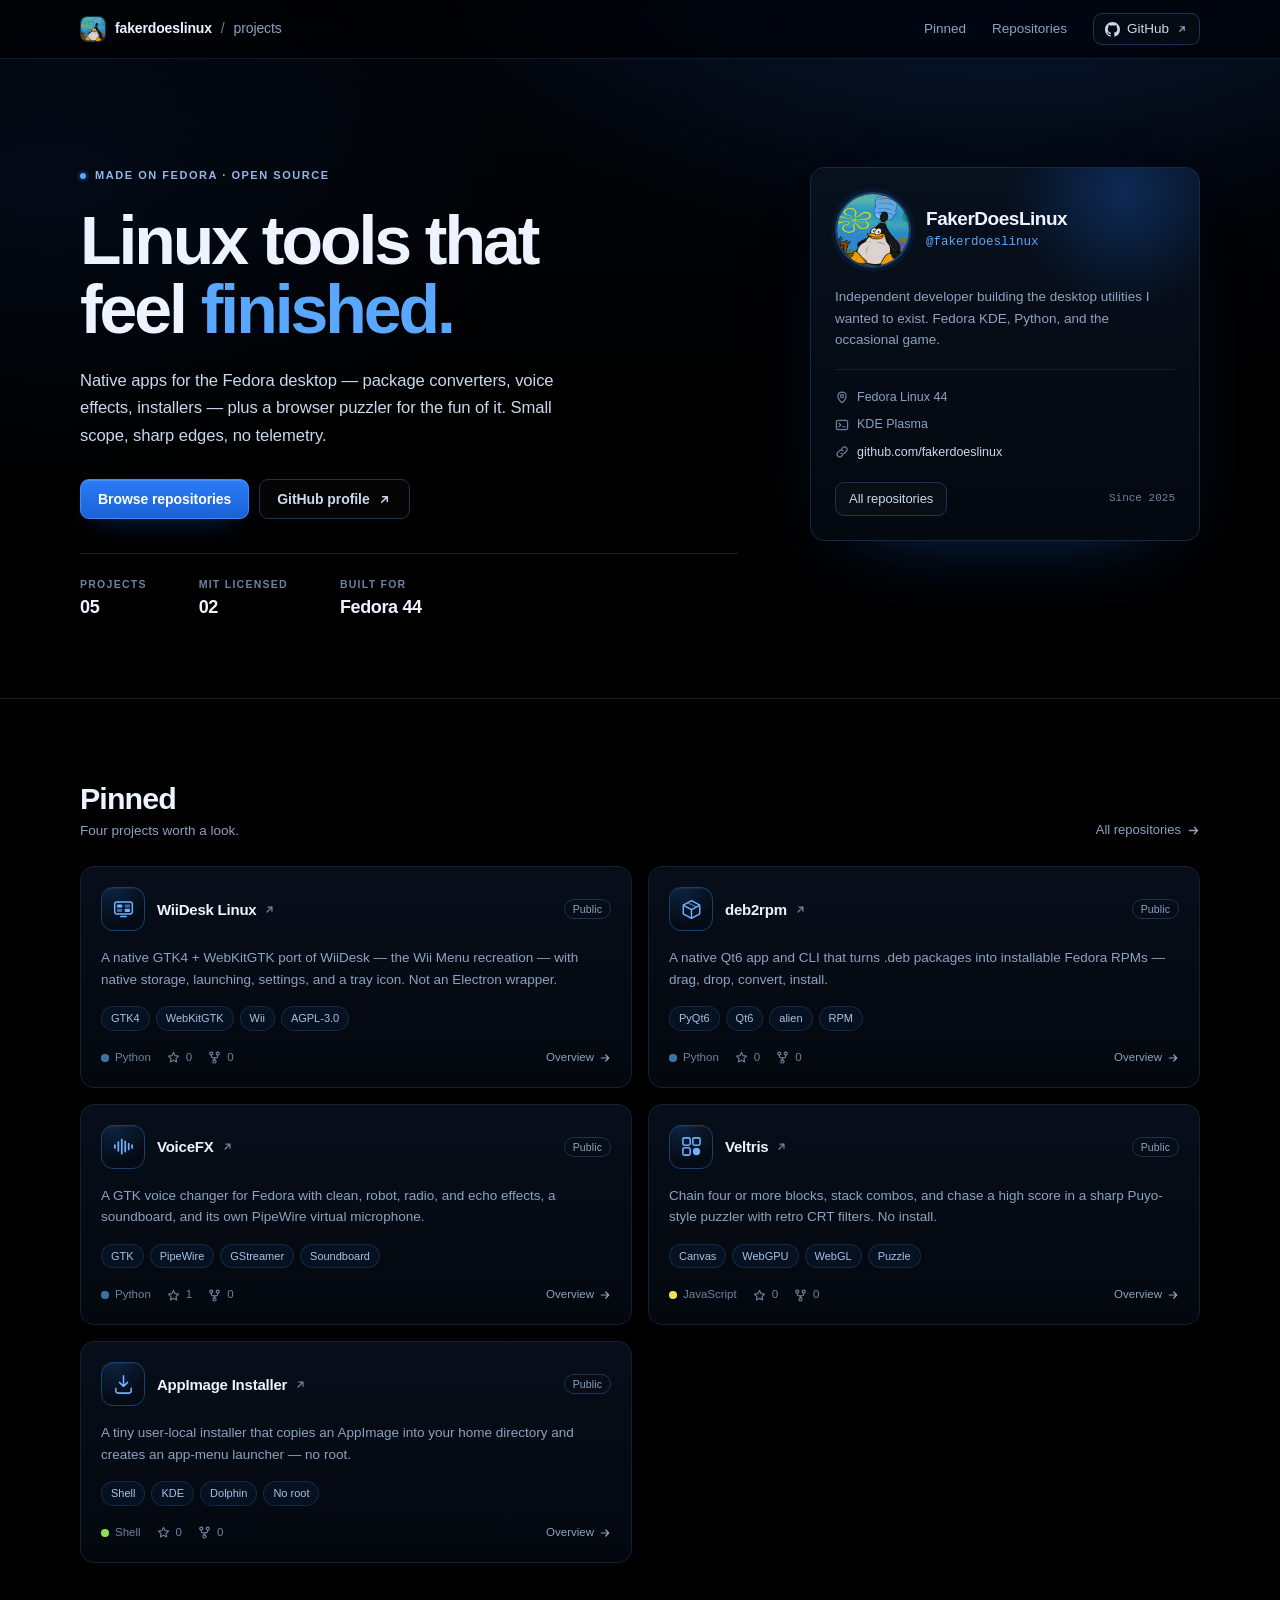
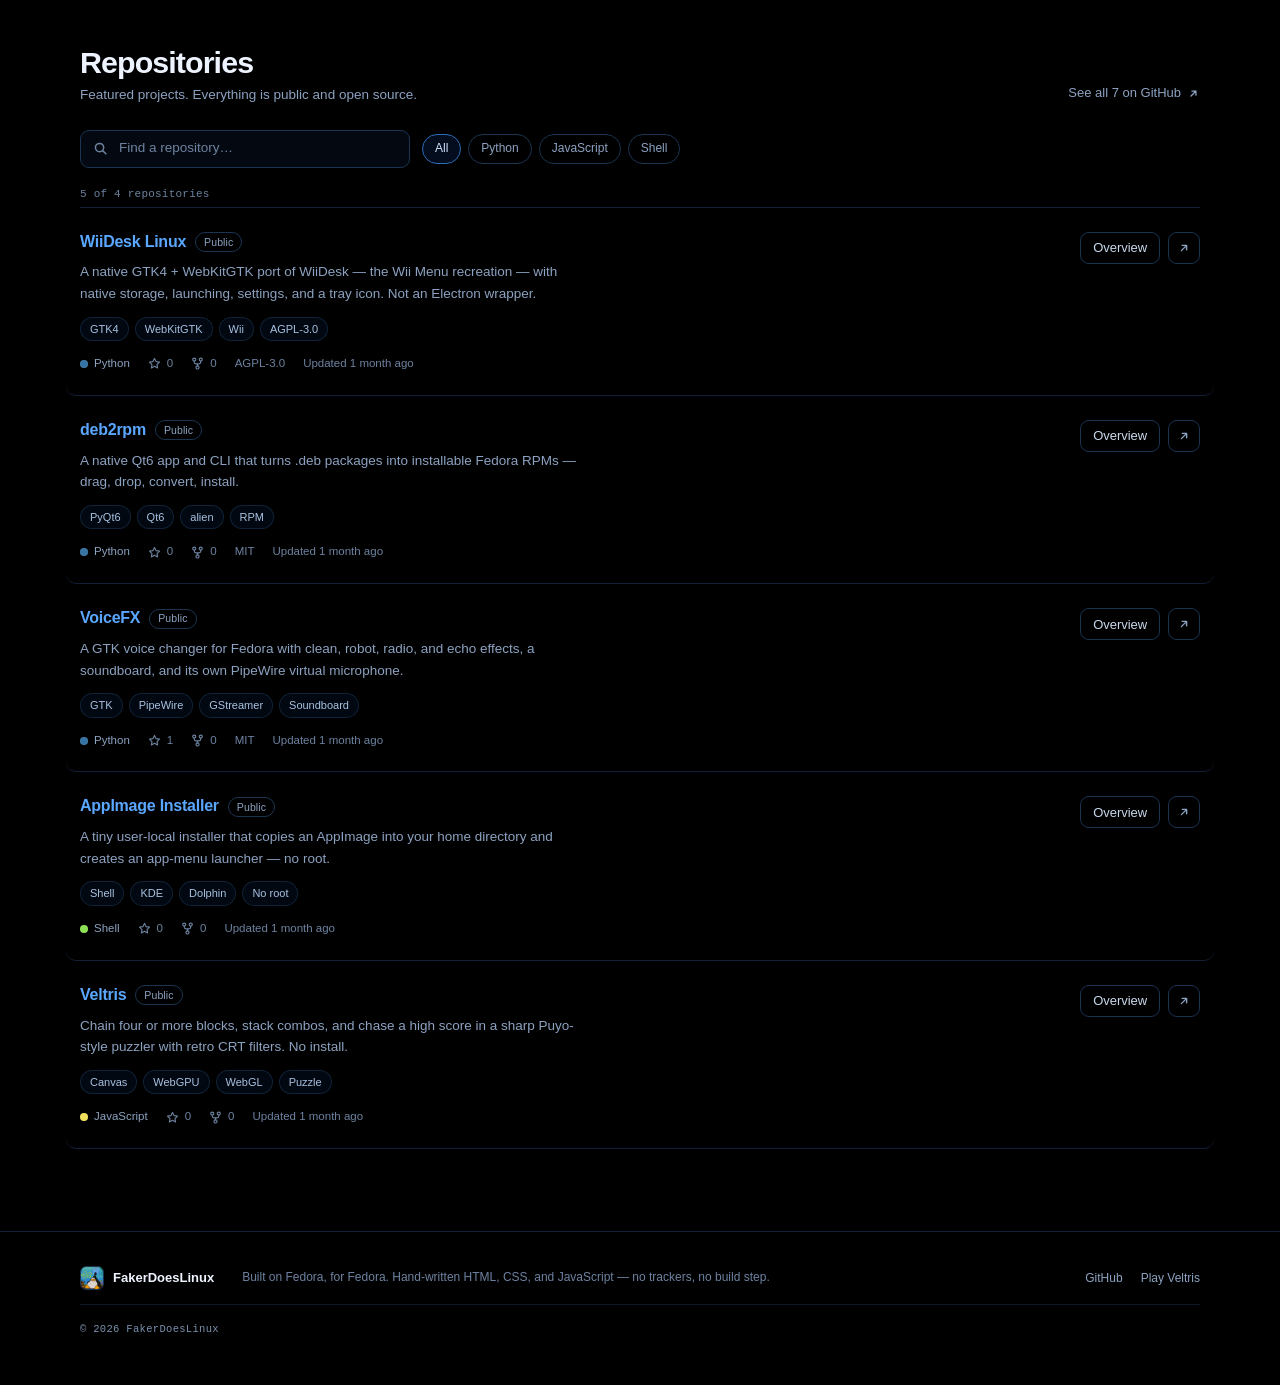
==== commit 123a5f16: "Add WiiDesk Linux project card" ====
--- a/index.html
+++ b/index.html
@@ -69,6 +69,14 @@
     </symbol>
 
     <!-- Project marks -->
+    <symbol id="icon-wiidesk" viewBox="0 0 24 24">
+      <rect x="2.8" y="4.2" width="18.4" height="12.4" rx="2.2" fill="none" stroke="currentColor" stroke-width="1.5"/>
+      <rect x="5.2" y="6.8" width="5.6" height="3.2" rx="0.9" fill="currentColor"/>
+      <rect x="13.2" y="6.8" width="5.6" height="3.2" rx="0.9" fill="currentColor" opacity=".55"/>
+      <rect x="5.2" y="11.3" width="5.6" height="3.2" rx="0.9" fill="currentColor" opacity=".55"/>
+      <rect x="13.2" y="11.3" width="5.6" height="3.2" rx="0.9" fill="currentColor"/>
+      <rect x="8.4" y="18.4" width="7.2" height="1.8" rx="0.9" fill="currentColor"/>
+    </symbol>
     <symbol id="icon-deb2rpm" viewBox="0 0 24 24">
       <path d="M12 2.8 20.6 7.5v9L12 21.2 3.4 16.5v-9L12 2.8Z" fill="none" stroke="currentColor" stroke-width="1.5" stroke-linejoin="round"/>
       <path d="m3.7 7.6 8.3 4.6 8.3-4.6M12 12.2v8.7" fill="none" stroke="currentColor" stroke-width="1.5" stroke-linejoin="round"/>
